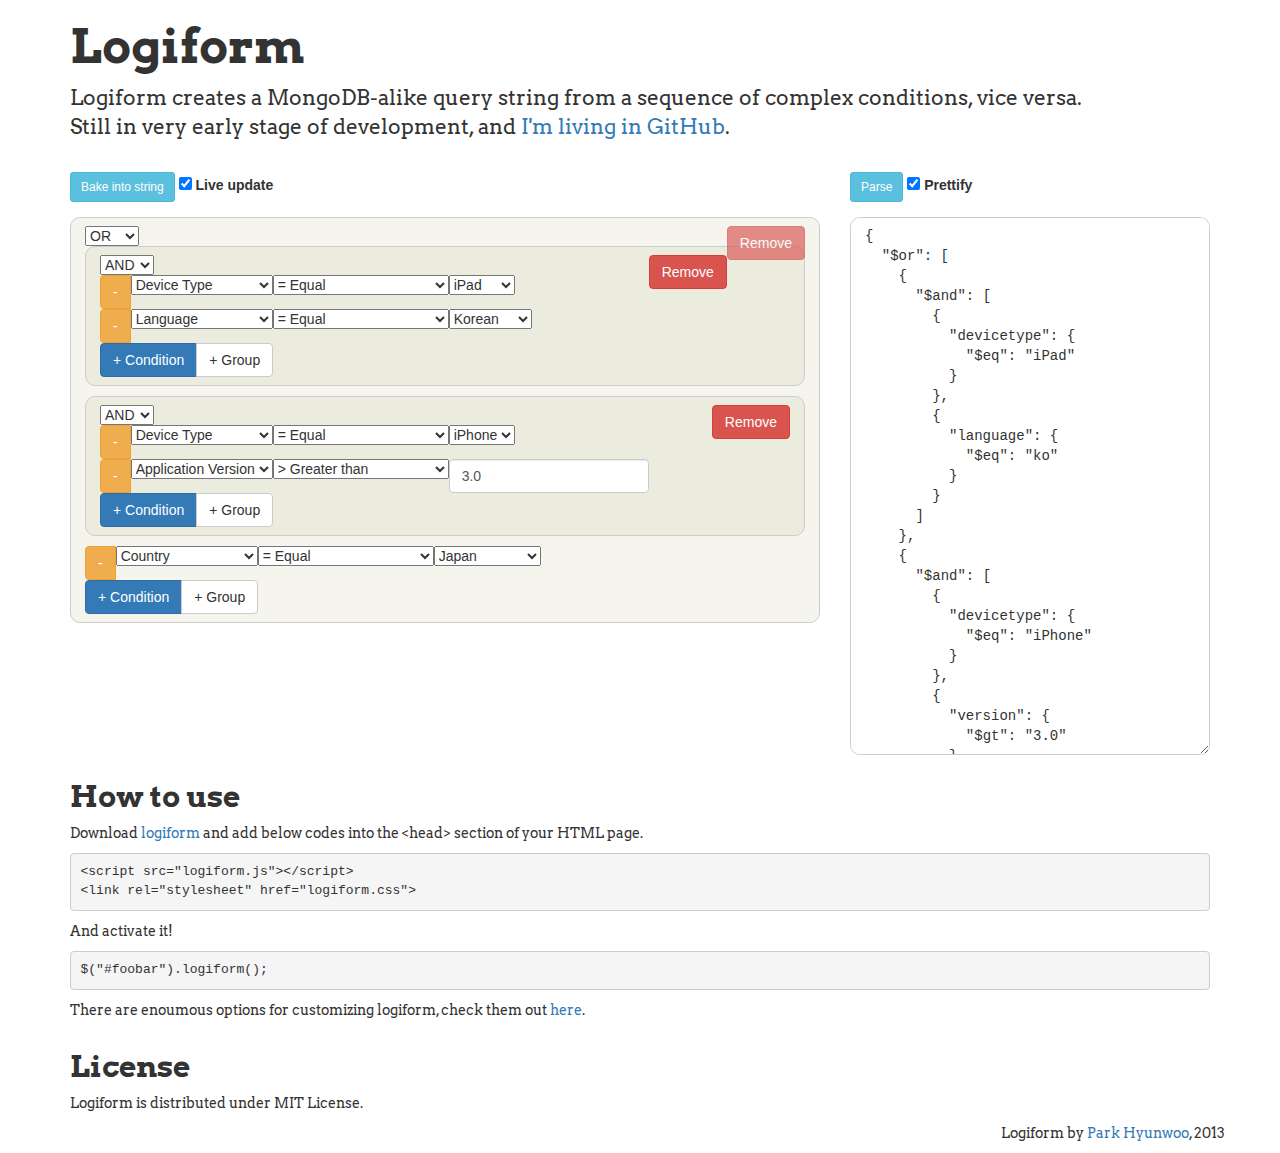
==== index.html @ 66ca48c8 "Update description" ====
<!DOCTYPE html>
<html>

<head>
    <title>Logiform</title>
    <!-- jQuery -->
    <script src="http://code.jquery.com/jquery-1.9.1.min.js"></script> 

    <!-- Bootstrap 3 -->
    <link rel="stylesheet" href="http://netdna.bootstrapcdn.com/bootstrap/3.0.0/css/bootstrap.css">
    <script src="http://netdna.bootstrapcdn.com/bootstrap/3.0.0/js/bootstrap.min.js"></script>

    <!-- bootstrap-select -->
    <script src="lib/bootstrap-select/bootstrap-select.js"></script> 
    <link rel="stylesheet" href="lib/bootstrap-select/bootstrap-select.css">

    <!-- google fonts -->
    <link href='http://fonts.googleapis.com/css?family=Arvo:400,700' rel='stylesheet' type='text/css'>

    <!-- logiform -->
    <script src="logiform.js"></script> 
    <link rel="stylesheet" href="logiform.css">

    <!-- inline styles -->
    <style>
    h1, h2, h3, h4, h5, h6 {
        font-family: 'Arvo', serif;
        font-weight: 700;
    }
    h1 {
        font-size: 36pt;
    }
    p {
        font-family: 'Arvo', serif;
    }
    textarea {
        font-family: monospace;
        border: 0;

        width: 100%;
        height: 100%;
        -webkit-box-sizing: border-box;
        -moz-box-sizing: border-box;
        box-sizing: border-box;

        border: 1px solid #ccc;
        border-radius: 10px;
        padding: 8px 14px;
    }

    .lf-condition-group {
        border: 1px solid #ccc;
        border-radius: 10px;
        padding: 8px 14px;
        margin: 0px;
        background-color: rgba(128,128,32,0.08);
    }

    .lf-condition-group .lf-condition-group {
        margin: 0px 0px 10px 0 ;
    }

    .lf-condition-value {
        position: relative;
        display: inline-block;
        vertical-align: top;
    }

    .col-md-8, .col-md-4 {
        padding-top: 10px;
    }
    </style>
</head>

<body>
<div class="container">
    <h1>Logiform</h1>
    <div class="row">
        <div class="col-md-12">
            <p class="lead">
                Logiform creates a MongoDB-alike query string from a sequence of complex conditions, vice versa.<br>
                Still in very early stage of development, and <a href="https://github.com/lqez/logiform">I'm living in GitHub</a>.
            </p>
        </div>
    </div>
    <div class="row">
        <div class="col-md-8">
            <div class="form-group">
                <button id="btn-bake" type="button" class="btn btn-sm btn-info">Bake into string</button>
                <label>
                    <input id="btn-liveupdate" type="checkbox" checked> Live update
                </label>
            </div>
            <div id="logiform-target"></div>
        </div>
        <div class="col-md-4">
            <div class="form-group">
                <button id="btn-parse" type="button" class="btn btn-sm btn-info">Parse</button>
                <label>
                    <input id="btn-prettify" type="checkbox" checked> Prettify
                </label>
            </div>
            <textarea name="filter" id="logiform-source" class="logiform" rows="26"></textarea>
        </div>
    </div>
    <div class="row">
        <div class="col-md-12">
            <h2>How to use</h2>
            <p>Download <a href="https://github.com/lqez/logiform/">logiform</a> and add below codes into the &lt;head&gt; section of your HTML page.</p>
            <pre><code>&lt;script src="logiform.js"&gt;&lt;/script&gt; 
&lt;link rel="stylesheet" href="logiform.css"&gt;</code></pre>
            <p>And activate it!</p>
            <pre><code>$("#foobar").logiform();</code></pre>
            <p>There are enoumous options for customizing logiform, check them out <a href="https://github.com/lqez/logiform#options">here</a>.</p>
        </div>
    </div>
    <div class="row">
        <div class="col-md-12">
            <h2>License</h2>
            <p>Logiform is distributed under MIT License.</p>
        </div>
    <hr>
    <div class="row">
        <div class="col-md-12">
            <p class="pull-right">Logiform by <a href="https://twitter.com/lqez/">Park Hyunwoo</a>, 2013</p>
        </div>
    </div>
<script>
$(document).ready(function() {
    // Initialize logiform 
    var logiform = $('#logiform-source').logiform({
        'hideOriginal': false,
        'target': $('#logiform-target'),
        'prettify': true,
        'liveUpdate': true,
        'onUpdate': function() {
            $('.selectpicker').selectpicker('refresh');
        },
        'data': '{"$or":[{"$and":[{"devicetype":{"$eq":"iPad"}},{"language":{"$eq":"ko"}}]},{"$and":[{"devicetype":{"$eq":"iPhone"}},{"version":{"$gt":"3.0"}}]},{"country":{"$eq":"jp"}}]}',
        'schema': [
            {
                'id': 'devicetype', 
                'description': 'Device Type',
                'type': 'array',
                'candidates': [
                    'iPad',
                    'iPhone'
                ]
            },
            {
                'id': 'version',
                'description': 'Application Version',
                'type': 'string'
            },
            {
                'id': 'language',
                'description': 'Language',
                'type': 'array',
                'candidates': [
                    ['ko', 'Korean'],
                    ['en', 'English'],
                    ['ja', 'Japanese']
                ]
            },
            {
                'id': 'country',
                'description': 'Country',
                'type': 'array',
                'candidates': [
                    ['kr', 'Korea'],
                    ['us', 'United States'],
                    ['jp', 'Japan']
                ]
            }
        ]
    });

    // Initialize bootstrap-select
    $('.selectpicker').selectpicker();


    // Initialize buttons
    $('#btn-bake').click( function() {
        logiform.data("logiform").bake();
    });
    $('#btn-liveupdate').click( function() {
        logiform.data("logiform").settings.liveUpdate = this.checked;
        if (this.checked) logiform.data("logiform").bake();
    });
    $('#btn-parse').click( function() {
        logiform.data("logiform").parse($("#logiform-source").val());
        logiform.data("logiform").update();
    });
    $('#btn-prettify').click( function() {
        logiform.data("logiform").settings.prettify = this.checked;
        logiform.data("logiform").bake();
    });
});
</script>
</body>
</html>
---- logiform.css ----
.lf-condition-group {
    border: 1px solid black;
    padding: 8px;
    margin: 4px;
}

.lf-condition-value {
    display: inline-block;
}
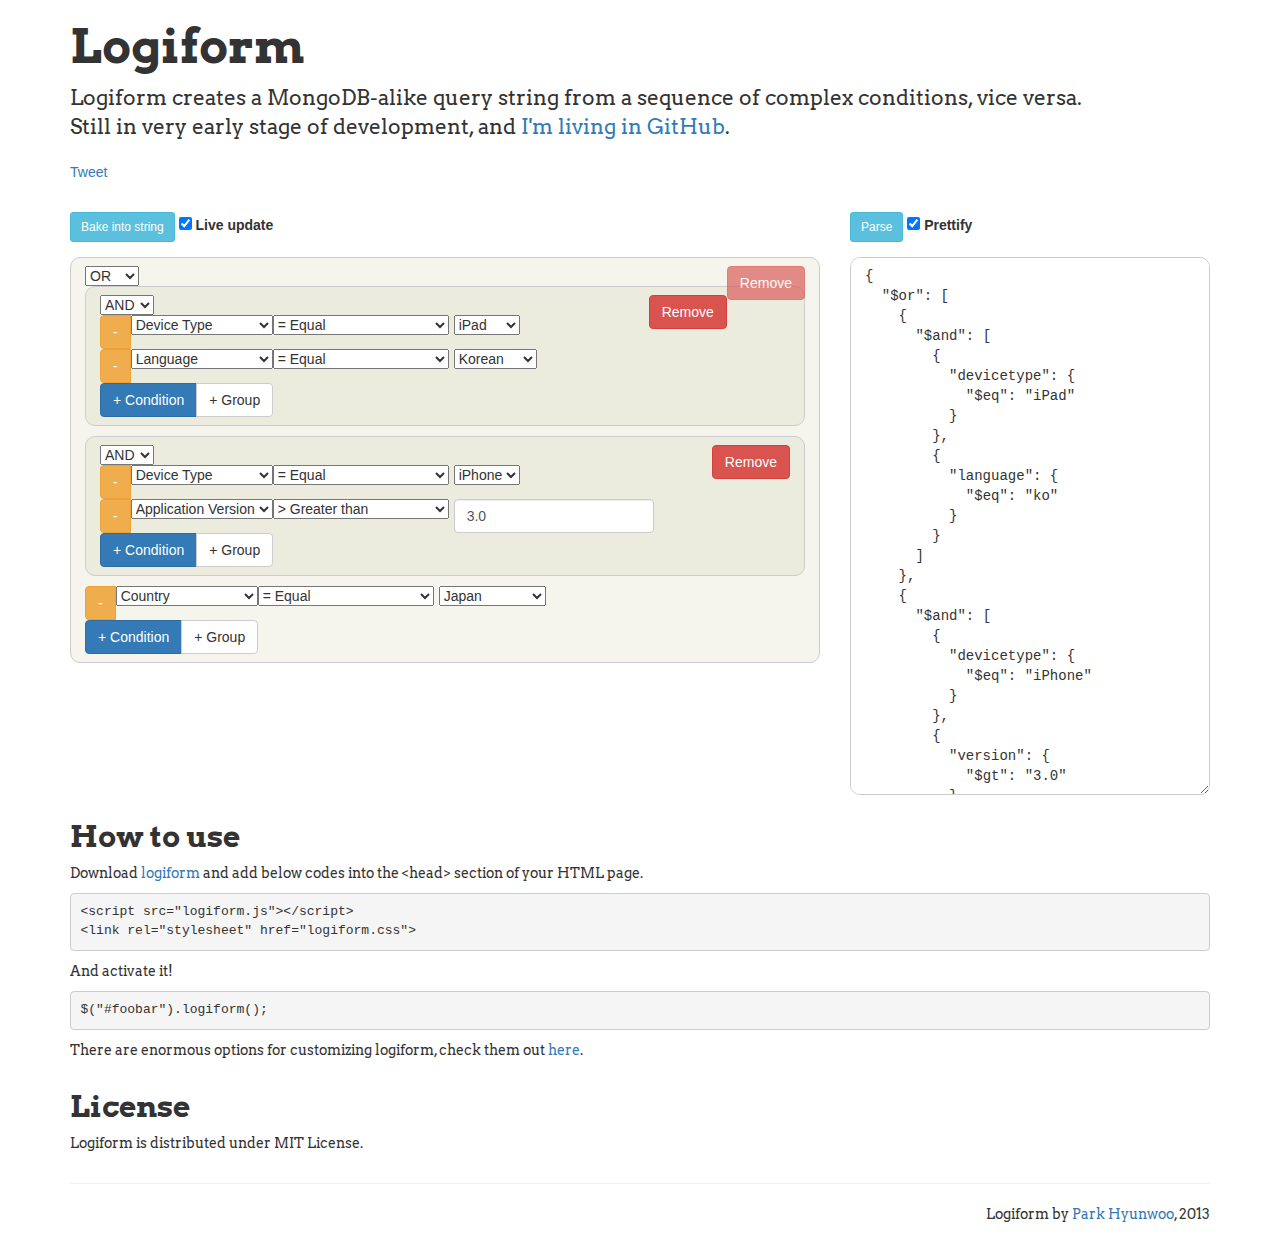
==== commit f1e10d8d: "Fix typo and tag bug" ====
--- a/index.html
+++ b/index.html
@@ -3,6 +3,10 @@
 
 <head>
     <title>Logiform</title>
+    <meta http-equiv="Content-Type" content="text/html; charset=utf-8"/>
+    <meta name="viewport" content="width=device-width, initial-scale=0.82, maximum-scale=0.82, user-scalable=no"/>
+    <meta http-equiv="X-UA-Compatible" content="IE=edge,chrome=1"/>
+
     <!-- jQuery -->
     <script src="http://code.jquery.com/jquery-1.9.1.min.js"></script> 
 
@@ -81,6 +85,29 @@
                 Logiform creates a MongoDB-alike query string from a sequence of complex conditions, vice versa.<br>
                 Still in very early stage of development, and <a href="https://github.com/lqez/logiform">I'm living in GitHub</a>.
             </p>
+            <div>
+                <!-- Twitter -->
+                <a href="https://twitter.com/share" class="twitter-share-button">Tweet</a>
+                <script>!function(d,s,id){var js,fjs=d.getElementsByTagName(s)[0],p=/^http:/.test(d.location)?'http':'https';if(!d.getElementById(id)){js=d.createElement(s);js.id=id;js.src=p+'://platform.twitter.com/widgets.js';fjs.parentNode.insertBefore(js,fjs);}}(document, 'script', 'twitter-wjs');</script>
+
+                <!-- Google Plus -->
+                <script type="text/javascript" src="https://apis.google.com/js/plusone.js"></script>
+                <div class="g-plusone" data-size="medium"></div>
+
+                <!-- Facebook -->
+                <div id="fb-root" style="display:inline-block"></div>
+                <script>(function(d, s, id) {
+                  var js, fjs = d.getElementsByTagName(s)[0];
+                  if (d.getElementById(id)) return;
+                  js = d.createElement(s); js.id = id;
+                  js.src = "//connect.facebook.net/en_US/all.js#xfbml=1&appId=194162310738860";
+                  fjs.parentNode.insertBefore(js, fjs);
+                }(document, 'script', 'facebook-jssdk'));</script>
+                <script>
+                    var s = '<div class="fb-like" data-href="'+document.location+'" data-width="450" data-layout="button_count" data-show-faces="true" data-send="true"></div>';
+                    document.write(s);
+                </script>
+            </div>
         </div>
     </div>
     <div class="row">
@@ -111,7 +138,7 @@
 &lt;link rel="stylesheet" href="logiform.css"&gt;</code></pre>
             <p>And activate it!</p>
             <pre><code>$("#foobar").logiform();</code></pre>
-            <p>There are enoumous options for customizing logiform, check them out <a href="https://github.com/lqez/logiform#options">here</a>.</p>
+            <p>There are enormous options for customizing logiform, check them out <a href="https://github.com/lqez/logiform#options">here</a>.</p>
         </div>
     </div>
     <div class="row">
@@ -119,6 +146,7 @@
             <h2>License</h2>
             <p>Logiform is distributed under MIT License.</p>
         </div>
+    </div>
     <hr>
     <div class="row">
         <div class="col-md-12">
--- a/logiform.css
+++ b/logiform.css
@@ -1,9 +1,14 @@
+.btn-group {
+    display: inline-block;
+}
+
 .lf-condition-group {
-    border: 1px solid black;
+    border: 1px solid gray;
     padding: 8px;
     margin: 4px;
 }
 
 .lf-condition-value {
     display: inline-block;
+    margin-left: 5px;
 }
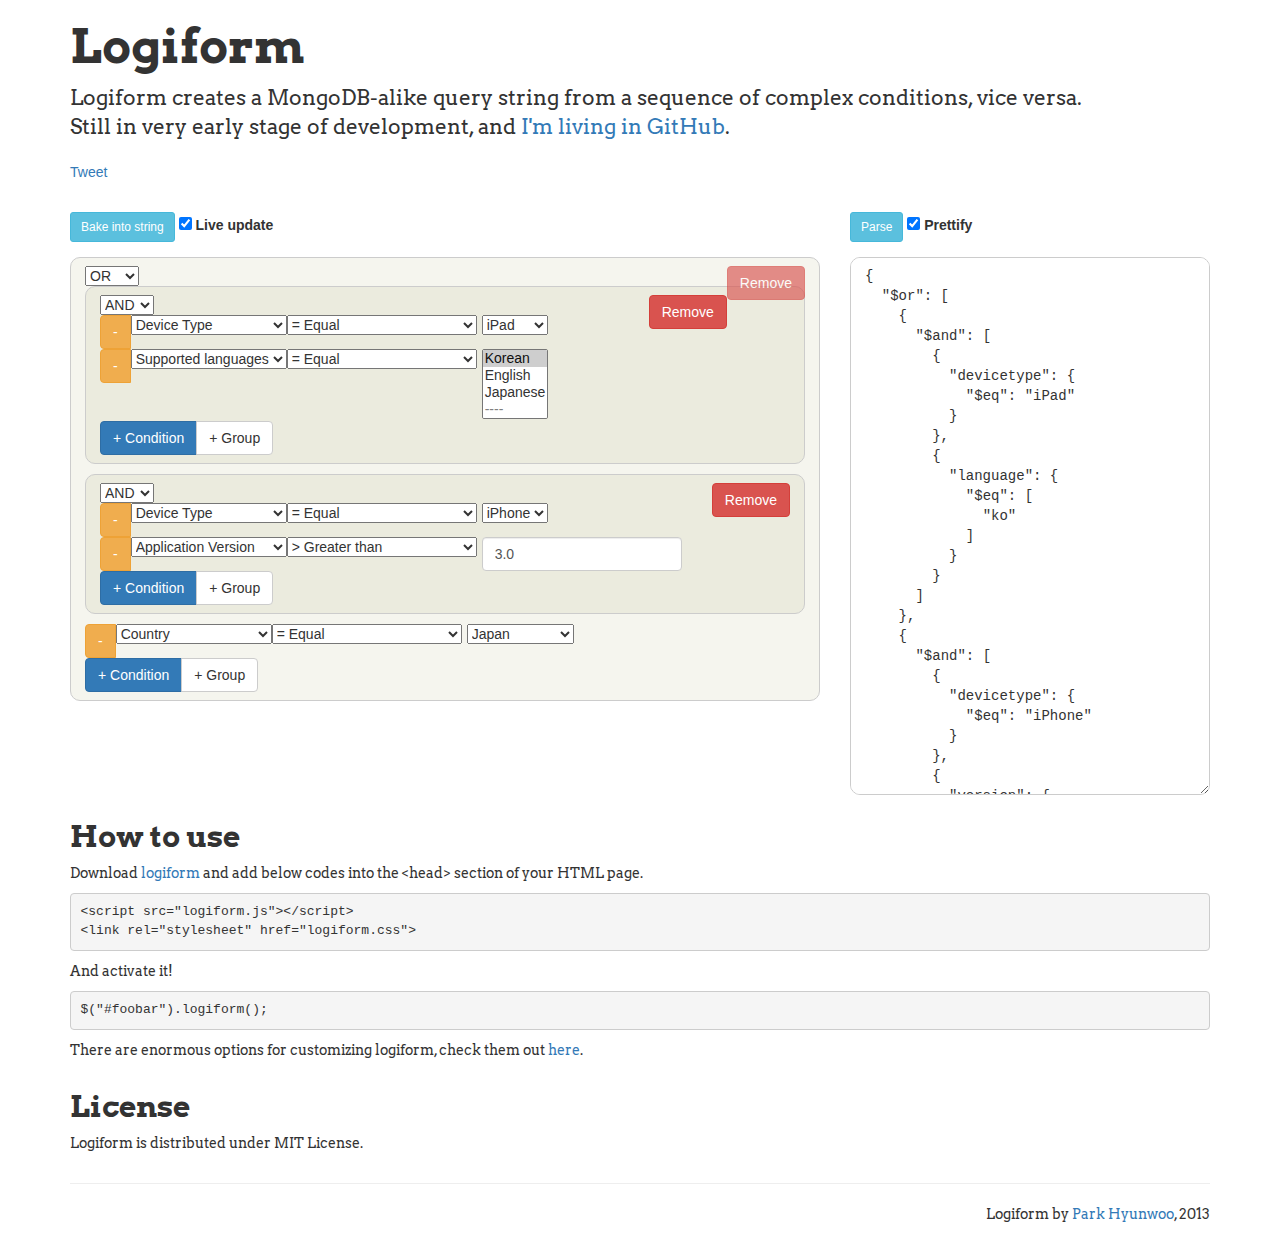
==== commit 981a46f8: "Update for recently added features" ====
--- a/index.html
+++ b/index.html
@@ -169,7 +169,7 @@
             {
                 'id': 'devicetype', 
                 'description': 'Device Type',
-                'type': 'array',
+                'type': 'string',
                 'candidates': [
                     'iPad',
                     'iPhone'
@@ -178,16 +178,23 @@
             {
                 'id': 'version',
                 'description': 'Application Version',
+                'placeholder': 'e.g. 1.0.0',
                 'type': 'string'
             },
             {
+                'id': '|',
+            },
+            {
                 'id': 'language',
-                'description': 'Language',
+                'description': 'Supported languages',
                 'type': 'array',
+                'multiple': true,
                 'candidates': [
                     ['ko', 'Korean'],
                     ['en', 'English'],
-                    ['ja', 'Japanese']
+                    ['ja', 'Japanese'],
+                    '|',
+                    ['kl', 'Klingon']
                 ]
             },
             {
@@ -199,6 +206,11 @@
                     ['us', 'United States'],
                     ['jp', 'Japan']
                 ]
+            },
+            {
+                'id': 'quantity',
+                'description': 'Quantity',
+                'type': 'number'
             }
         ]
     });
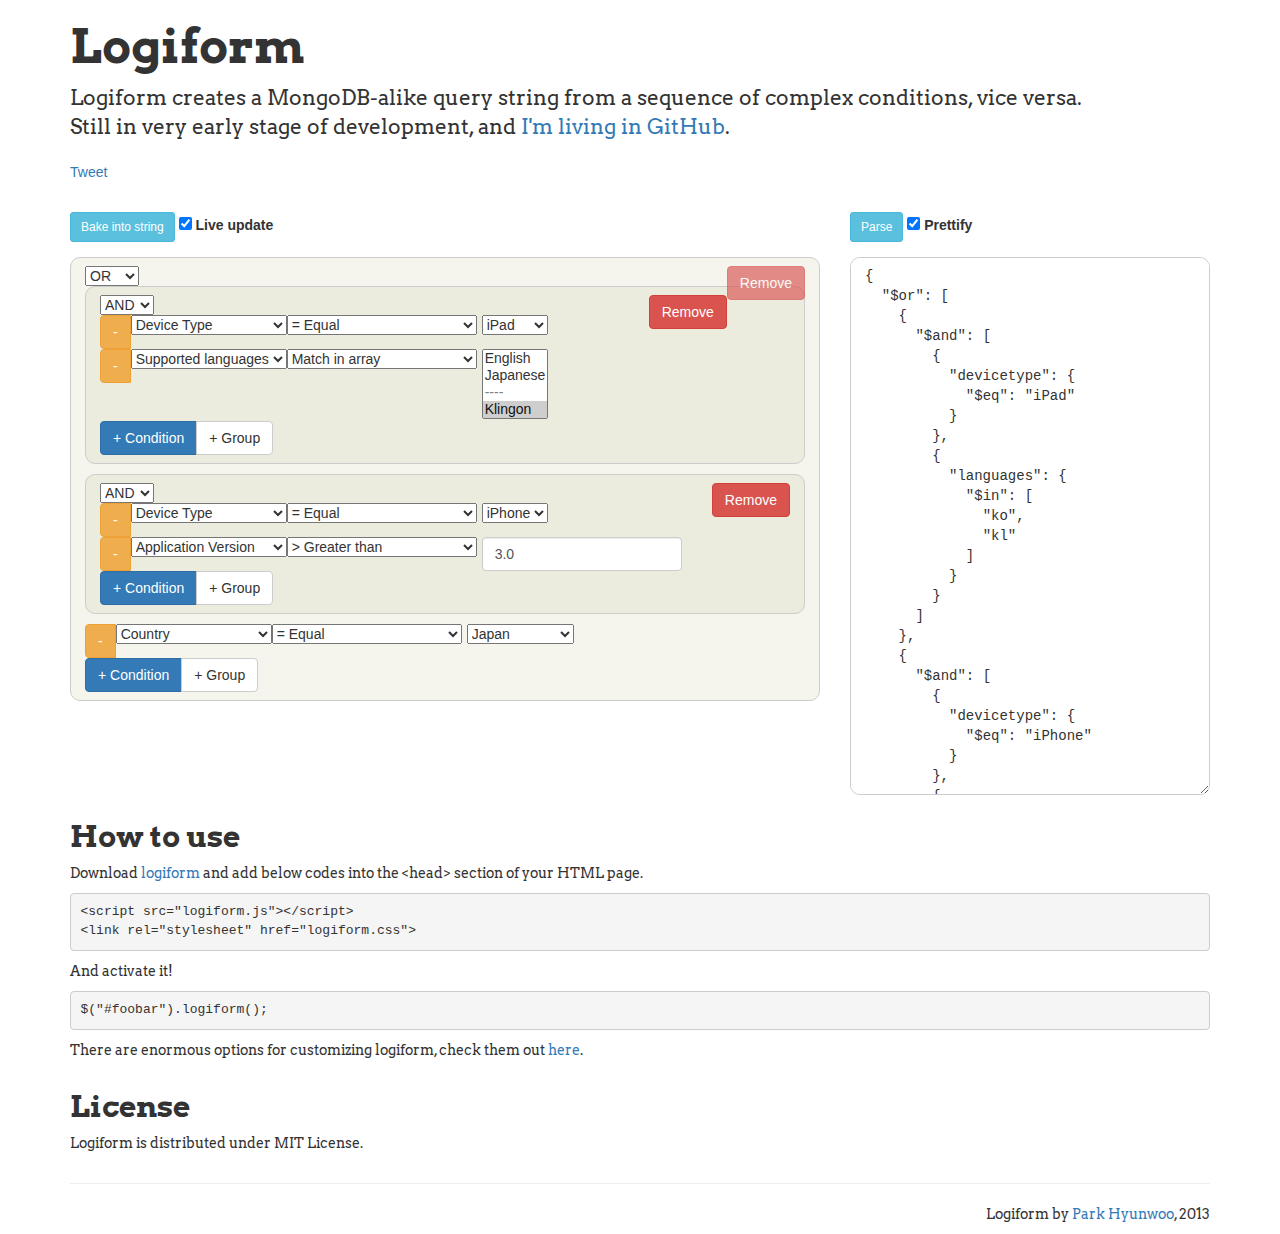
==== commit ebcc90be: "Update default json string" ====
--- a/index.html
+++ b/index.html
@@ -164,7 +164,7 @@
         'onUpdate': function() {
             $('.selectpicker').selectpicker('refresh');
         },
-        'data': '{"$or":[{"$and":[{"devicetype":{"$eq":"iPad"}},{"language":{"$eq":"ko"}}]},{"$and":[{"devicetype":{"$eq":"iPhone"}},{"version":{"$gt":"3.0"}}]},{"country":{"$eq":"jp"}}]}',
+        'data': '{"$or":[{"$and":[{"devicetype":{"$eq":"iPad"}},{"languages":{"$in":["ko", "kl"]}}]},{"$and":[{"devicetype":{"$eq":"iPhone"}},{"version":{"$gt":"3.0"}}]},{"country":{"$eq":"jp"}}]}',
         'schema': [
             {
                 'id': 'devicetype', 
@@ -185,7 +185,7 @@
                 'id': '|',
             },
             {
-                'id': 'language',
+                'id': 'languages',
                 'description': 'Supported languages',
                 'type': 'array',
                 'multiple': true,
